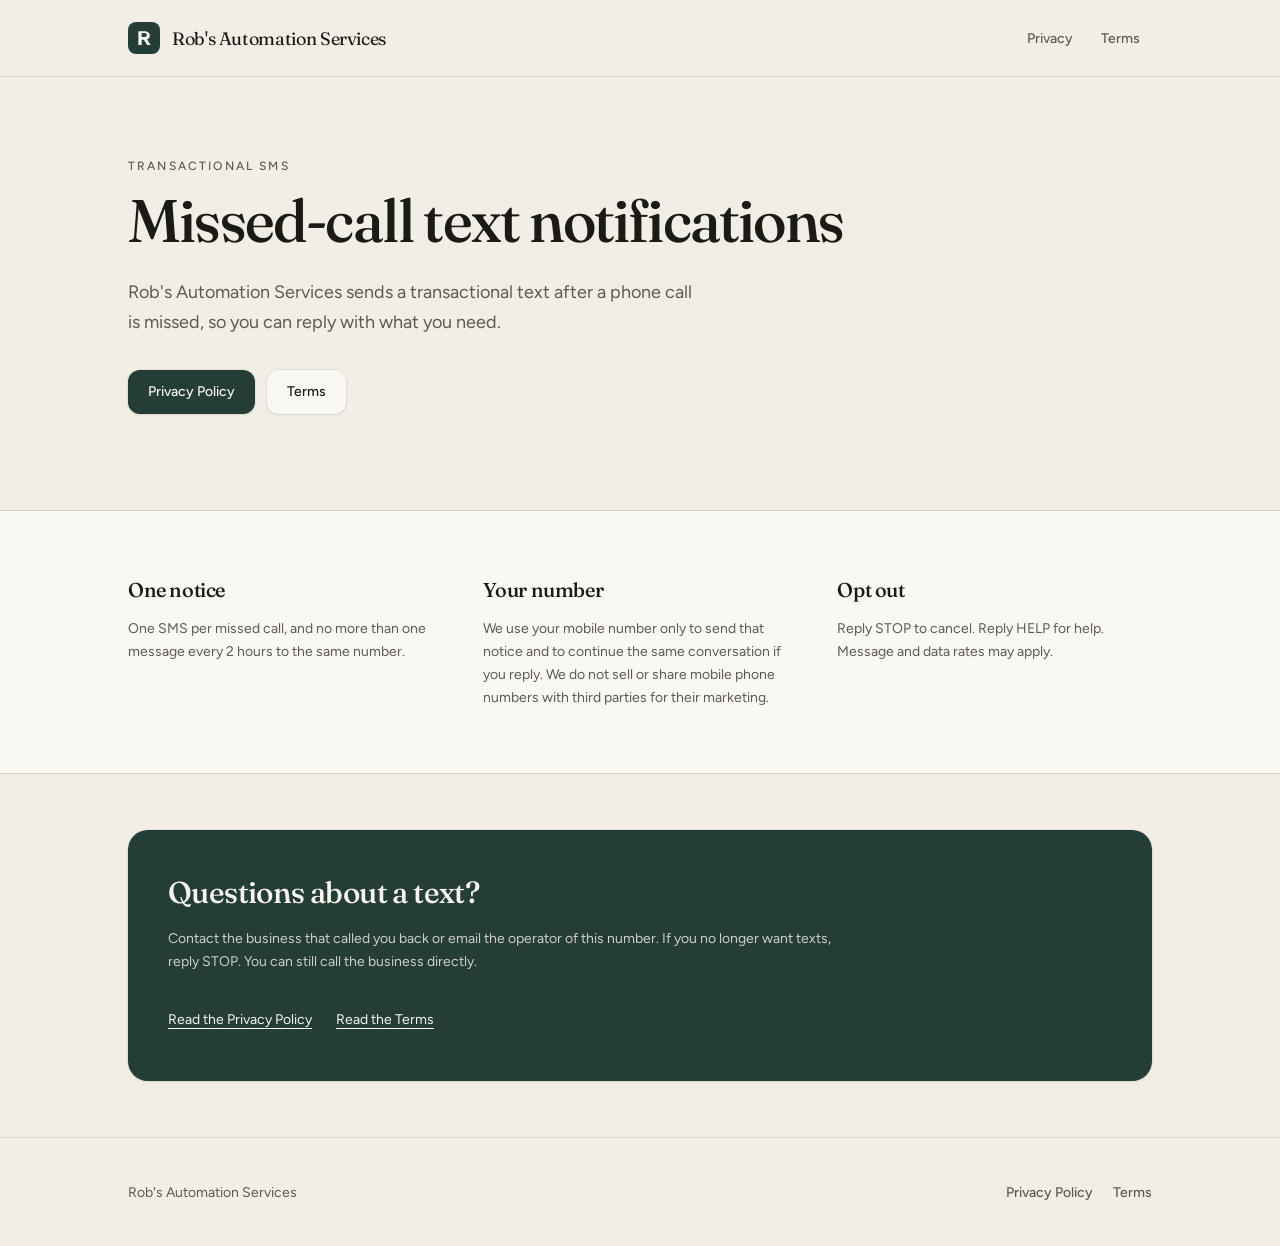
==== index.html @ 7b1ce0a4 "Publish Privacy Policy and Terms for Twilio A2P" ====
<!DOCTYPE html>
<html lang="en">
<head>
  <meta charset="utf-8" />
  <meta name="viewport" content="width=device-width, initial-scale=1" />
  <title>Rob's Automation Services</title>
  <meta name="description" content="Transactional missed-call text notifications. Privacy Policy and Terms for SMS notices. Reply STOP to cancel. Reply HELP for help." />
  <meta name="robots" content="index, follow" />
  <meta name="theme-color" content="#243d36" />
  <link rel="icon" type="image/svg+xml" href="favicon.svg" />
  <link rel="canonical" href="https://robfeb86.github.io/" />
  <link rel="preconnect" href="https://fonts.googleapis.com" />
  <link rel="preconnect" href="https://fonts.gstatic.com" crossorigin />
  <link rel="stylesheet" href="https://fonts.googleapis.com/css2?family=Figtree:wght@400;500;600&family=Fraunces:opsz,wght@9..144,500;9..144,600&display=swap" />
  <link rel="stylesheet" href="styles.css" />
</head>
<body>
  <header>
    <div class="wrap header-inner">
      <a class="brand" href="./">
        <svg viewBox="0 0 32 32" aria-hidden="true" focusable="false">
          <rect width="32" height="32" rx="8" fill="#243d36"/>
          <path d="M10.4 23V9.2h6.35c3.12 0 5.12 1.72 5.12 4.28 0 1.86-1.08 3.22-2.86 3.82L22.6 23h-3.42l-3.28-5.28h-2.3V23H10.4Zm3.2-8.08h2.86c1.5 0 2.42-.78 2.42-1.96s-.92-1.94-2.42-1.94H13.6v3.9Z" fill="#faf8f3"/>
        </svg>
        <span class="brand-name">Rob's Automation Services</span>
      </a>
      <nav aria-label="Primary">
        <a href="privacy/">Privacy</a>
        <a href="terms/">Terms</a>
      </nav>
    </div>
  </header>
  <main>
    <section class="wrap hero">
      <p class="kicker">Transactional SMS</p>
      <h1>Missed-call text notifications</h1>
      <p class="lede">Rob's Automation Services sends a transactional text after a phone call is missed, so you can reply with what you need.</p>
      <div class="actions">
        <a class="btn btn-primary" href="privacy/">Privacy Policy</a>
        <a class="btn btn-outline" href="terms/">Terms</a>
      </div>
    </section>
    <section class="facts" aria-label="Messaging disclosures">
      <div class="wrap facts-grid">
        <article>
          <h2>One notice</h2>
          <p>One SMS per missed call, and no more than one message every 2 hours to the same number.</p>
        </article>
        <article>
          <h2>Your number</h2>
          <p>We use your mobile number only to send that notice and to continue the same conversation if you reply. We do not sell or share mobile phone numbers with third parties for their marketing.</p>
        </article>
        <article>
          <h2>Opt out</h2>
          <p>Reply STOP to cancel. Reply HELP for help. Message and data rates may apply.</p>
        </article>
      </div>
    </section>
    <section class="wrap cta-wrap">
      <div class="cta">
        <h2>Questions about a text?</h2>
        <p>Contact the business that called you back or email the operator of this number. If you no longer want texts, reply STOP. You can still call the business directly.</p>
        <div class="cta-links">
          <a href="privacy/">Read the Privacy Policy</a>
          <a href="terms/">Read the Terms</a>
        </div>
      </div>
    </section>
  </main>
  <footer>
    <div class="wrap footer-inner">
      <p>Rob's Automation Services</p>
      <nav class="footer-nav" aria-label="Legal">
        <a href="privacy/">Privacy Policy</a>
        <a href="terms/">Terms</a>
      </nav>
    </div>
  </footer>
</body>
</html>
---- styles.css ----
:root {
  --bg: #f1eee6;
  --surface: #faf8f3;
  --fg: #1b1a17;
  --muted: #5e5a53;
  --subtle: #8a847a;
  --primary: #243d36;
  --primary-hover: #1c322c;
  --primary-fg: #f7f4ed;
  --border: #d9d2c4;
  --font-display: "Fraunces", "Iowan Old Style", Palatino, serif;
  --font-sans: "Figtree", "Segoe UI", system-ui, sans-serif;
  --shadow-border:
    0px 0px 0px 1px rgba(27, 26, 23, 0.06),
    0px 1px 2px -1px rgba(27, 26, 23, 0.06),
    0px 2px 4px 0px rgba(27, 26, 23, 0.04);
  --radius-sm: 8px;
  --radius-md: 12px;
  --radius-lg: 20px;
}
* { box-sizing: border-box; }
html { -webkit-font-smoothing: antialiased; -moz-osx-font-smoothing: grayscale; }
body { margin: 0; min-height: 100dvh; display: flex; flex-direction: column; background: var(--bg); color: var(--fg); font-family: var(--font-sans); line-height: 1.5; }
a { color: inherit; }
.wrap { width: 100%; max-width: 64rem; margin: 0 auto; padding: 0 1.25rem; }
@media (min-width: 640px) { .wrap { padding: 0 2rem; } }
header, footer { border-color: var(--border); border-style: solid; }
header { border-width: 0 0 1px; }
footer { border-width: 1px 0 0; margin-top: auto; }
.header-inner, .footer-inner { display: flex; align-items: center; justify-content: space-between; gap: 1rem; }
.header-inner { padding: 1rem 0; }
.footer-inner { padding: 2rem 0; flex-wrap: wrap; }
.brand { display: flex; align-items: center; gap: 0.75rem; text-decoration: none; min-height: 44px; color: var(--fg); }
.brand svg { width: 32px; height: 32px; display: block; }
.brand-name { font-family: var(--font-display); font-size: 1.125rem; letter-spacing: -0.02em; }
nav a { display: inline-flex; align-items: center; min-height: 44px; padding: 0 0.75rem; text-decoration: none; color: var(--muted); font-size: 0.875rem; font-weight: 500; }
nav a:hover { color: var(--fg); }
.footer-inner p { margin: 0; font-size: 0.875rem; color: var(--muted); }
.footer-nav { display: flex; flex-wrap: wrap; gap: 0 1.25rem; }
.footer-nav a { padding: 0; text-underline-offset: 4px; }
.footer-nav a:hover { text-decoration: underline; }
main { flex: 1; }
.hero { padding: 3rem 0 4rem; }
@media (min-width: 640px) { .hero { padding: 5rem 0 6rem; } }
.kicker { margin: 0; font-size: 0.75rem; font-weight: 500; letter-spacing: 0.18em; text-transform: uppercase; color: var(--muted); }
h1 { font-family: var(--font-display); font-weight: 500; letter-spacing: -0.03em; line-height: 1.12; text-wrap: balance; margin: 0.75rem 0 0; }
.hero h1 { max-width: 48rem; font-size: clamp(2.25rem, 1.4rem + 3vw, 3.75rem); }
.lede { max-width: 36rem; margin: 1.5rem 0 0; font-size: 1.125rem; line-height: 1.65; color: var(--muted); text-wrap: pretty; }
.actions { display: flex; flex-wrap: wrap; gap: 0.75rem; margin-top: 2rem; }
.btn { display: inline-flex; align-items: center; justify-content: center; min-height: 44px; padding: 0 1.25rem; border-radius: var(--radius-md); font-size: 0.875rem; font-weight: 500; text-decoration: none; box-shadow: var(--shadow-border); transition: background-color 150ms ease-out, transform 150ms ease-out; }
.btn:active { transform: scale(0.96); }
.btn-primary { background: var(--primary); color: var(--primary-fg); }
.btn-primary:hover { background: var(--primary-hover); }
.btn-outline { background: var(--surface); color: var(--fg); }
.btn-outline:hover { background: var(--bg); }
.facts { border-top: 1px solid var(--border); border-bottom: 1px solid var(--border); background: var(--surface); }
.facts-grid { display: grid; gap: 2rem; padding: 3rem 0; }
@media (min-width: 640px) { .facts-grid { grid-template-columns: repeat(3, 1fr); gap: 2.5rem; padding: 4rem 0; } }
.facts h2 { font-family: var(--font-display); font-size: 1.25rem; font-weight: 500; letter-spacing: -0.02em; margin: 0; }
.facts p { margin: 0.75rem 0 0; font-size: 0.875rem; line-height: 1.65; color: var(--muted); text-wrap: pretty; }
.cta-wrap { padding: 3.5rem 0; }
.cta { background: var(--primary); color: var(--primary-fg); border-radius: var(--radius-lg); padding: 2rem 1.5rem; box-shadow: var(--shadow-border); }
@media (min-width: 640px) { .cta { padding: 2.5rem; } }
.cta h2 { font-family: var(--font-display); font-size: clamp(1.5rem, 1.2rem + 1vw, 1.875rem); font-weight: 500; letter-spacing: -0.02em; margin: 0; }
.cta p { margin: 0.75rem 0 0; max-width: 42rem; font-size: 0.875rem; line-height: 1.65; color: color-mix(in oklab, var(--primary-fg) 80%, transparent); }
.cta-links { display: flex; flex-wrap: wrap; gap: 0.5rem 1.5rem; margin-top: 1.5rem; }
.cta-links a { display: inline-flex; align-items: center; min-height: 44px; color: var(--primary-fg); font-size: 0.875rem; text-underline-offset: 4px; }
.legal { max-width: 42rem; margin: 0 auto; padding: 3rem 1.25rem 4rem; }
@media (min-width: 640px) { .legal { padding: 4rem 2rem 5rem; } }
.legal h1 { font-size: clamp(1.875rem, 1.4rem + 1.5vw, 2.25rem); line-height: 1.2; }
.legal-body { margin-top: 2.5rem; display: grid; gap: 1.5rem; font-size: 1rem; line-height: 1.7; }
.legal-body p { margin: 0; text-wrap: pretty; }
.legal-also { margin-top: 3rem; font-size: 0.875rem; color: var(--muted); }
.legal-also a { color: var(--fg); font-weight: 500; text-underline-offset: 4px; }
@media (prefers-reduced-motion: reduce) { *, *::before, *::after { animation: none !important; transition: none !important; } }
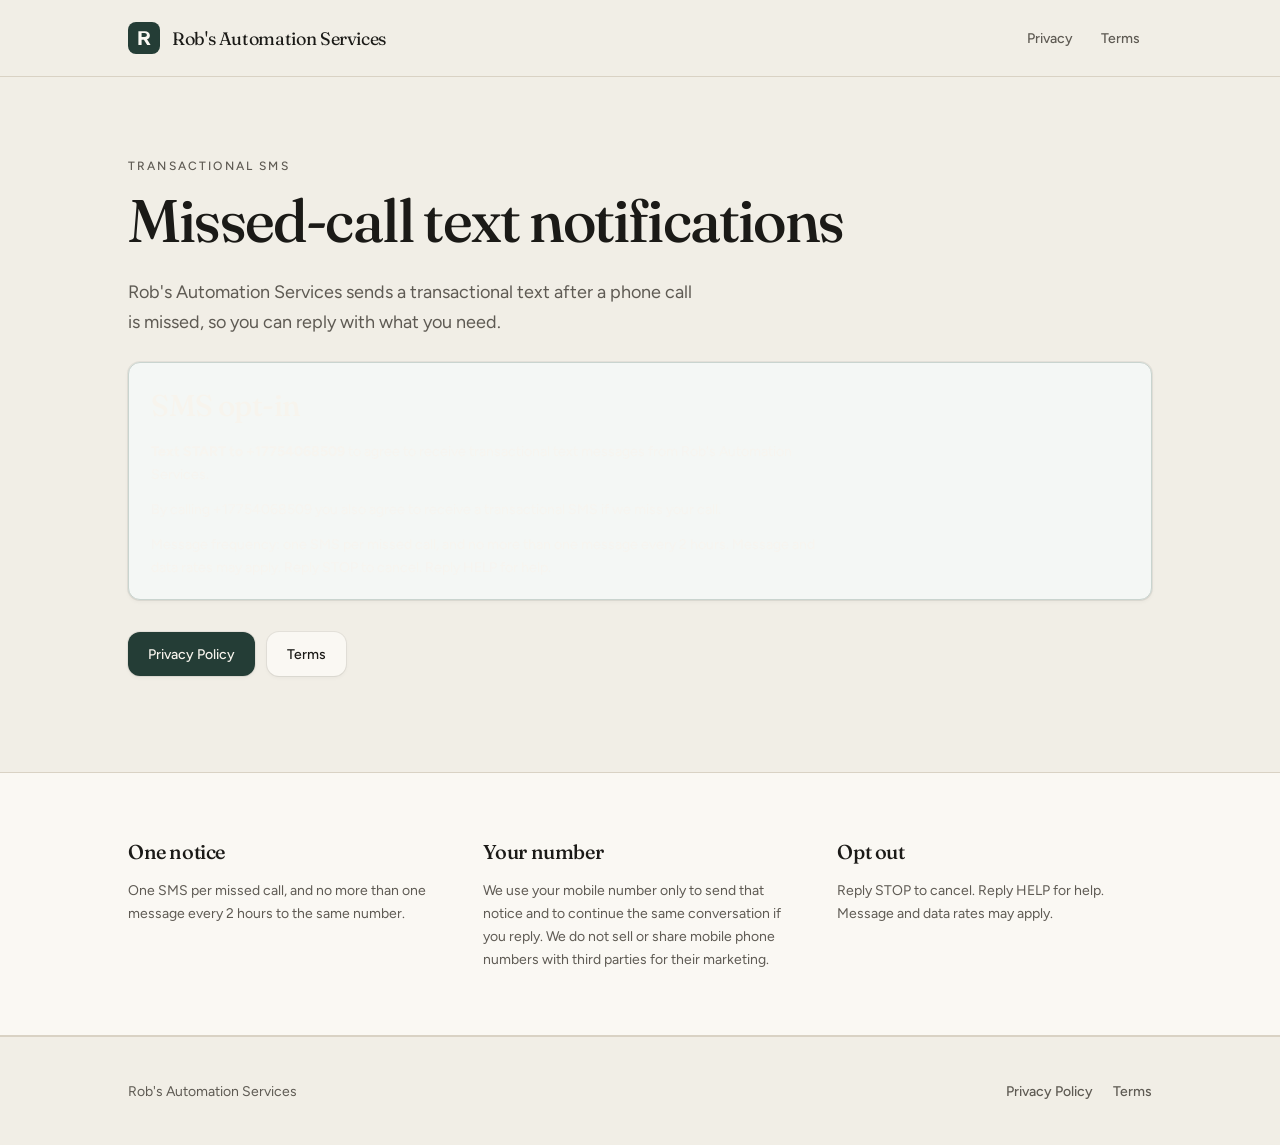
==== commit fd5aee57: "Add SMS opt-in CTA required for A2P campaign review" ====
--- a/index.html
+++ b/index.html
@@ -4,7 +4,7 @@
   <meta charset="utf-8" />
   <meta name="viewport" content="width=device-width, initial-scale=1" />
   <title>Rob's Automation Services</title>
-  <meta name="description" content="Transactional missed-call text notifications. Privacy Policy and Terms for SMS notices. Reply STOP to cancel. Reply HELP for help." />
+  <meta name="description" content="Transactional missed-call text notifications. Text START to +17754068509 to opt in. Reply STOP to cancel. Reply HELP for help." />
   <meta name="robots" content="index, follow" />
   <meta name="theme-color" content="#243d36" />
   <link rel="icon" type="image/svg+xml" href="favicon.svg" />
@@ -35,6 +35,12 @@
       <p class="kicker">Transactional SMS</p>
       <h1>Missed-call text notifications</h1>
       <p class="lede">Rob's Automation Services sends a transactional text after a phone call is missed, so you can reply with what you need.</p>
+      <div class="cta" style="margin-top:1.5rem;padding:1.25rem 1.4rem;border:1px solid #c9d4cf;border-radius:12px;background:#f4f7f5;">
+        <h2>SMS opt-in</h2>
+        <p><strong>Text START to +17754068509</strong> to agree to receive transactional text messages from Rob's Automation Services.</p>
+        <p>By calling +17754068509 you also agree to receive a transactional SMS if we miss your call.</p>
+        <p>Message frequency: one SMS per missed call, and no more than one message every 2 hours. Message and data rates may apply. Reply STOP to cancel. Reply HELP for help.</p>
+      </div>
       <div class="actions">
         <a class="btn btn-primary" href="privacy/">Privacy Policy</a>
         <a class="btn btn-outline" href="terms/">Terms</a>
@@ -56,16 +62,6 @@
         </article>
       </div>
     </section>
-    <section class="wrap cta-wrap">
-      <div class="cta">
-        <h2>Questions about a text?</h2>
-        <p>Contact the business that called you back or email the operator of this number. If you no longer want texts, reply STOP. You can still call the business directly.</p>
-        <div class="cta-links">
-          <a href="privacy/">Read the Privacy Policy</a>
-          <a href="terms/">Read the Terms</a>
-        </div>
-      </div>
-    </section>
   </main>
   <footer>
     <div class="wrap footer-inner">
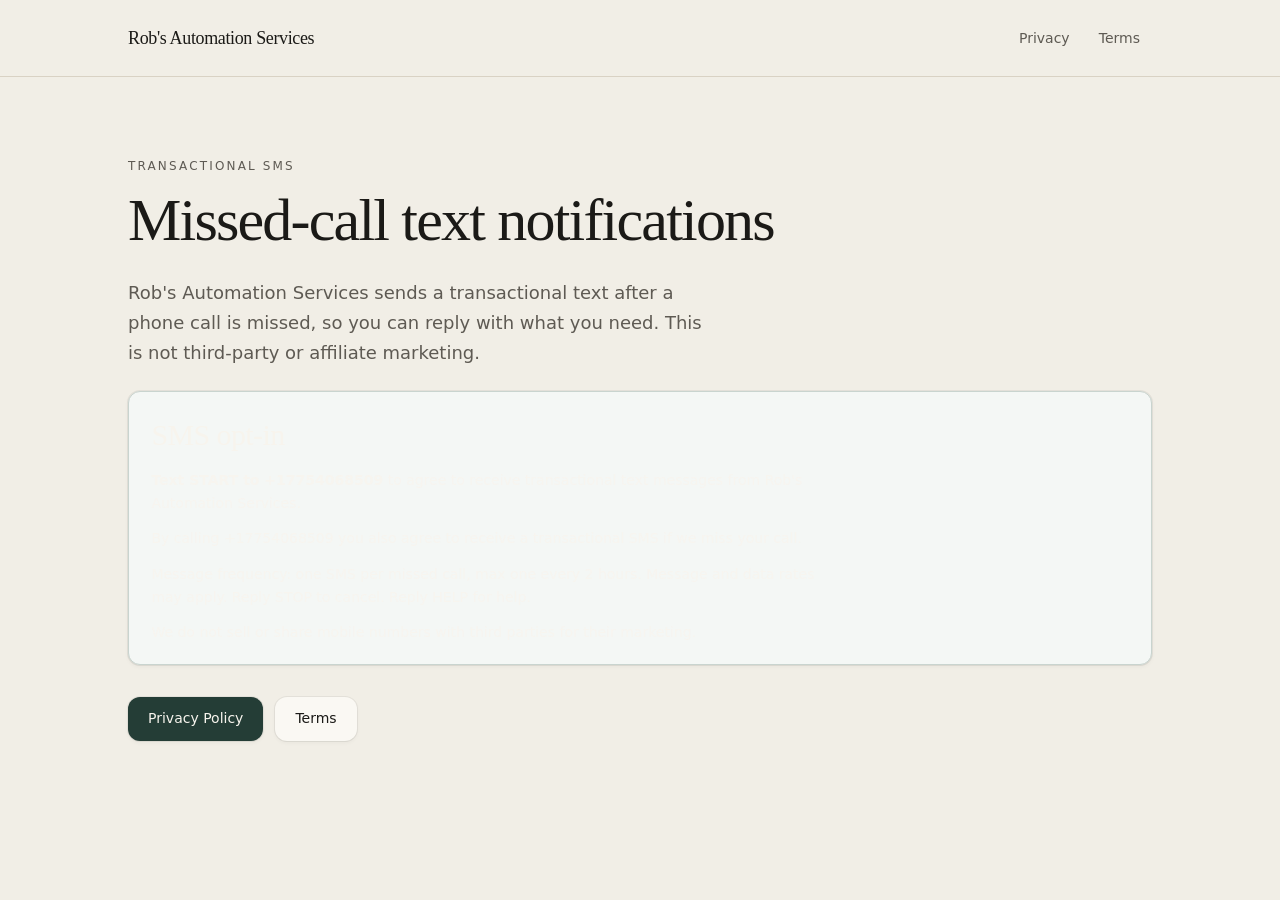
==== commit 9655708e: "Expand terms and privacy for A2P 30882 compliance" ====
--- a/index.html
+++ b/index.html
@@ -4,26 +4,14 @@
   <meta charset="utf-8" />
   <meta name="viewport" content="width=device-width, initial-scale=1" />
   <title>Rob's Automation Services</title>
-  <meta name="description" content="Transactional missed-call text notifications. Text START to +17754068509 to opt in. Reply STOP to cancel. Reply HELP for help." />
-  <meta name="robots" content="index, follow" />
-  <meta name="theme-color" content="#243d36" />
-  <link rel="icon" type="image/svg+xml" href="favicon.svg" />
+  <meta name="description" content="Transactional missed-call text notifications from Rob's Automation Services. Text START to +17754068509 to opt in." />
   <link rel="canonical" href="https://robfeb86.github.io/" />
-  <link rel="preconnect" href="https://fonts.googleapis.com" />
-  <link rel="preconnect" href="https://fonts.gstatic.com" crossorigin />
-  <link rel="stylesheet" href="https://fonts.googleapis.com/css2?family=Figtree:wght@400;500;600&family=Fraunces:opsz,wght@9..144,500;9..144,600&display=swap" />
   <link rel="stylesheet" href="styles.css" />
 </head>
 <body>
   <header>
     <div class="wrap header-inner">
-      <a class="brand" href="./">
-        <svg viewBox="0 0 32 32" aria-hidden="true" focusable="false">
-          <rect width="32" height="32" rx="8" fill="#243d36"/>
-          <path d="M10.4 23V9.2h6.35c3.12 0 5.12 1.72 5.12 4.28 0 1.86-1.08 3.22-2.86 3.82L22.6 23h-3.42l-3.28-5.28h-2.3V23H10.4Zm3.2-8.08h2.86c1.5 0 2.42-.78 2.42-1.96s-.92-1.94-2.42-1.94H13.6v3.9Z" fill="#faf8f3"/>
-        </svg>
-        <span class="brand-name">Rob's Automation Services</span>
-      </a>
+      <a class="brand" href="./"><span class="brand-name">Rob's Automation Services</span></a>
       <nav aria-label="Primary">
         <a href="privacy/">Privacy</a>
         <a href="terms/">Terms</a>
@@ -34,43 +22,19 @@
     <section class="wrap hero">
       <p class="kicker">Transactional SMS</p>
       <h1>Missed-call text notifications</h1>
-      <p class="lede">Rob's Automation Services sends a transactional text after a phone call is missed, so you can reply with what you need.</p>
+      <p class="lede">Rob's Automation Services sends a transactional text after a phone call is missed, so you can reply with what you need. This is not third-party or affiliate marketing.</p>
       <div class="cta" style="margin-top:1.5rem;padding:1.25rem 1.4rem;border:1px solid #c9d4cf;border-radius:12px;background:#f4f7f5;">
         <h2>SMS opt-in</h2>
         <p><strong>Text START to +17754068509</strong> to agree to receive transactional text messages from Rob's Automation Services.</p>
         <p>By calling +17754068509 you also agree to receive a transactional SMS if we miss your call.</p>
-        <p>Message frequency: one SMS per missed call, and no more than one message every 2 hours. Message and data rates may apply. Reply STOP to cancel. Reply HELP for help.</p>
+        <p>Message frequency: one SMS per missed call, max one every 2 hours. Message and data rates may apply. Reply STOP to cancel. Reply HELP for help.</p>
+        <p>We do not sell or share mobile numbers with third parties for their marketing.</p>
       </div>
       <div class="actions">
         <a class="btn btn-primary" href="privacy/">Privacy Policy</a>
         <a class="btn btn-outline" href="terms/">Terms</a>
       </div>
     </section>
-    <section class="facts" aria-label="Messaging disclosures">
-      <div class="wrap facts-grid">
-        <article>
-          <h2>One notice</h2>
-          <p>One SMS per missed call, and no more than one message every 2 hours to the same number.</p>
-        </article>
-        <article>
-          <h2>Your number</h2>
-          <p>We use your mobile number only to send that notice and to continue the same conversation if you reply. We do not sell or share mobile phone numbers with third parties for their marketing.</p>
-        </article>
-        <article>
-          <h2>Opt out</h2>
-          <p>Reply STOP to cancel. Reply HELP for help. Message and data rates may apply.</p>
-        </article>
-      </div>
-    </section>
   </main>
-  <footer>
-    <div class="wrap footer-inner">
-      <p>Rob's Automation Services</p>
-      <nav class="footer-nav" aria-label="Legal">
-        <a href="privacy/">Privacy Policy</a>
-        <a href="terms/">Terms</a>
-      </nav>
-    </div>
-  </footer>
 </body>
 </html>
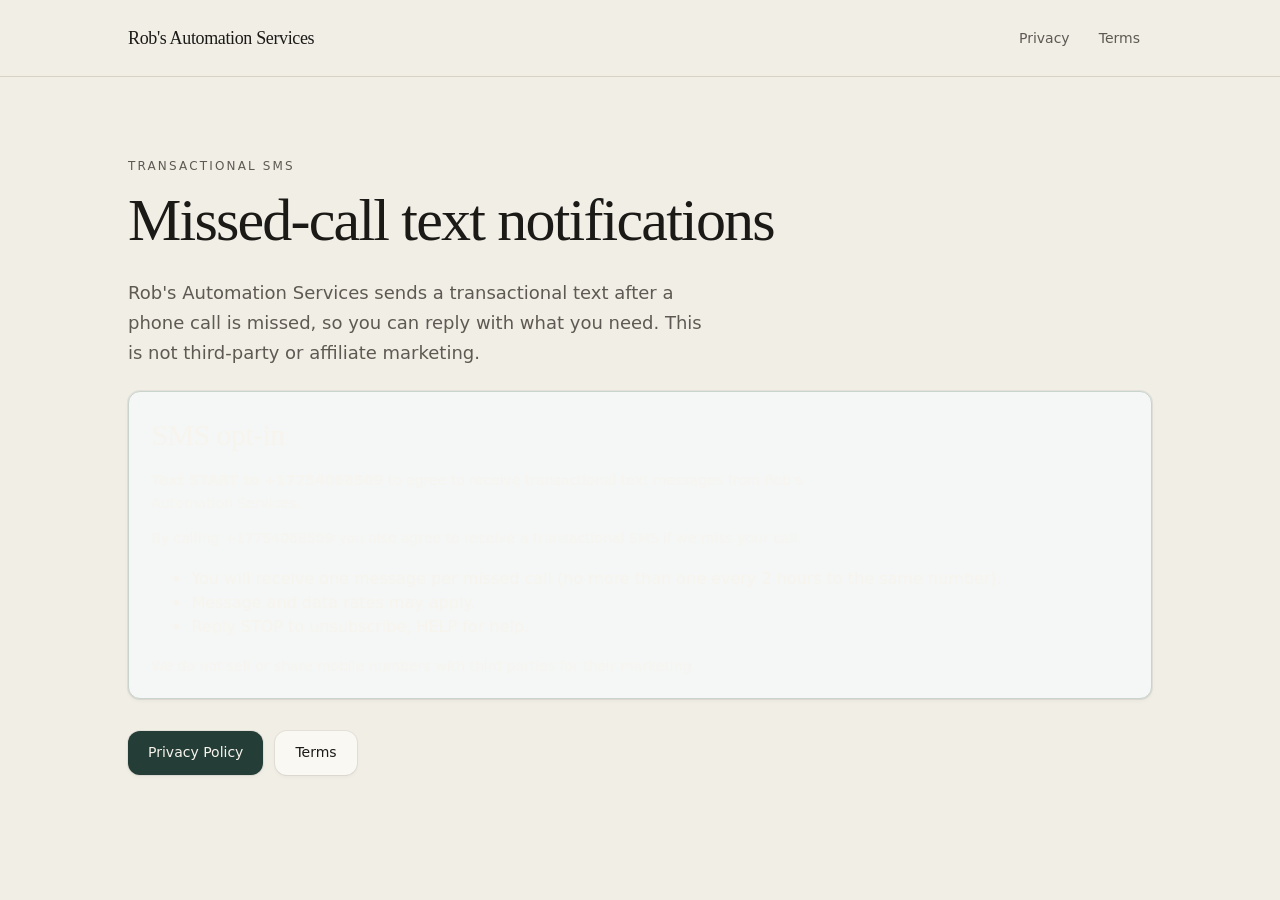
==== commit 03fe54cd: "A2P: put frequency, rates, and STOP/HELP on the SMS opt-in proof" ====
--- a/index.html
+++ b/index.html
@@ -27,7 +27,11 @@
         <h2>SMS opt-in</h2>
         <p><strong>Text START to +17754068509</strong> to agree to receive transactional text messages from Rob's Automation Services.</p>
         <p>By calling +17754068509 you also agree to receive a transactional SMS if we miss your call.</p>
-        <p>Message frequency: one SMS per missed call, max one every 2 hours. Message and data rates may apply. Reply STOP to cancel. Reply HELP for help.</p>
+        <ul>
+          <li>You will receive one message per missed call (no more than one every 2 hours to the same number).</li>
+          <li>Message and data rates may apply.</li>
+          <li>Reply STOP to unsubscribe, HELP for help.</li>
+        </ul>
         <p>We do not sell or share mobile numbers with third parties for their marketing.</p>
       </div>
       <div class="actions">
--- a/styles.css
+++ b/styles.css
@@ -68,8 +68,11 @@
 .legal { max-width: 42rem; margin: 0 auto; padding: 3rem 1.25rem 4rem; }
 @media (min-width: 640px) { .legal { padding: 4rem 2rem 5rem; } }
 .legal h1 { font-size: clamp(1.875rem, 1.4rem + 1.5vw, 2.25rem); line-height: 1.2; }
-.legal-body { margin-top: 2.5rem; display: grid; gap: 1.5rem; font-size: 1rem; line-height: 1.7; }
+.legal-body { margin-top: 2.5rem; display: flex; flex-direction: column; gap: 2rem; font-size: 1rem; line-height: 1.7; }
+.legal-section { display: grid; gap: 0.75rem; }
+.legal-body h2 { font-family: var(--font-display); font-size: 1.25rem; font-weight: 500; letter-spacing: -0.02em; margin: 0; }
 .legal-body p { margin: 0; text-wrap: pretty; }
+.legal-updated { margin: 0.75rem 0 0; font-size: 0.875rem; color: var(--muted); }
 .legal-also { margin-top: 3rem; font-size: 0.875rem; color: var(--muted); }
 .legal-also a { color: var(--fg); font-weight: 500; text-underline-offset: 4px; }
 @media (prefers-reduced-motion: reduce) { *, *::before, *::after { animation: none !important; transition: none !important; } }
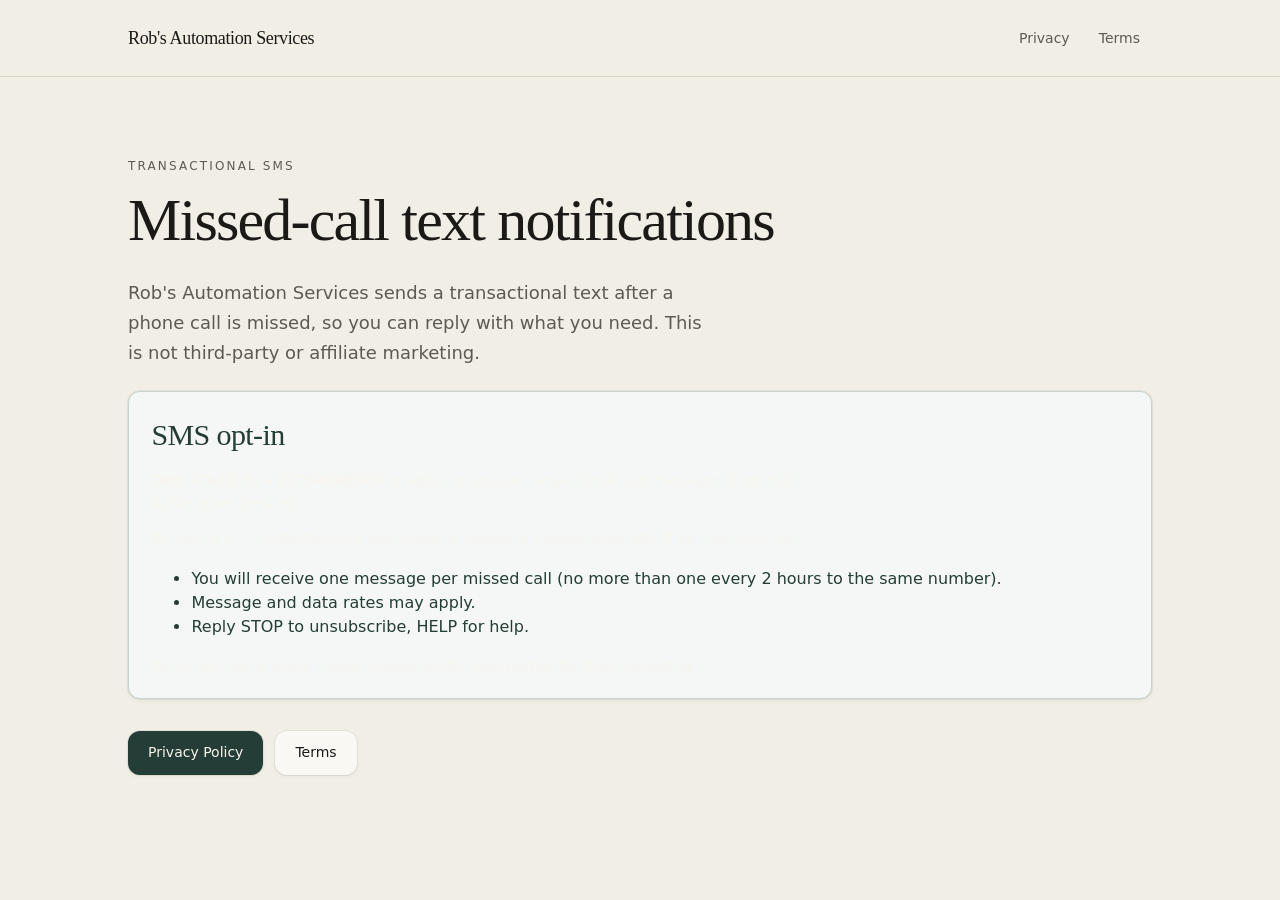
==== commit cc455b74: "A2P: make SMS opt-in box text legible on the proof page" ====
--- a/index.html
+++ b/index.html
@@ -23,7 +23,7 @@
       <p class="kicker">Transactional SMS</p>
       <h1>Missed-call text notifications</h1>
       <p class="lede">Rob's Automation Services sends a transactional text after a phone call is missed, so you can reply with what you need. This is not third-party or affiliate marketing.</p>
-      <div class="cta" style="margin-top:1.5rem;padding:1.25rem 1.4rem;border:1px solid #c9d4cf;border-radius:12px;background:#f4f7f5;">
+      <div class="cta" style="margin-top:1.5rem;padding:1.25rem 1.4rem;border:1px solid #c9d4cf;border-radius:12px;background:#f4f7f5;color:#243d36;">
         <h2>SMS opt-in</h2>
         <p><strong>Text START to +17754068509</strong> to agree to receive transactional text messages from Rob's Automation Services.</p>
         <p>By calling +17754068509 you also agree to receive a transactional SMS if we miss your call.</p>
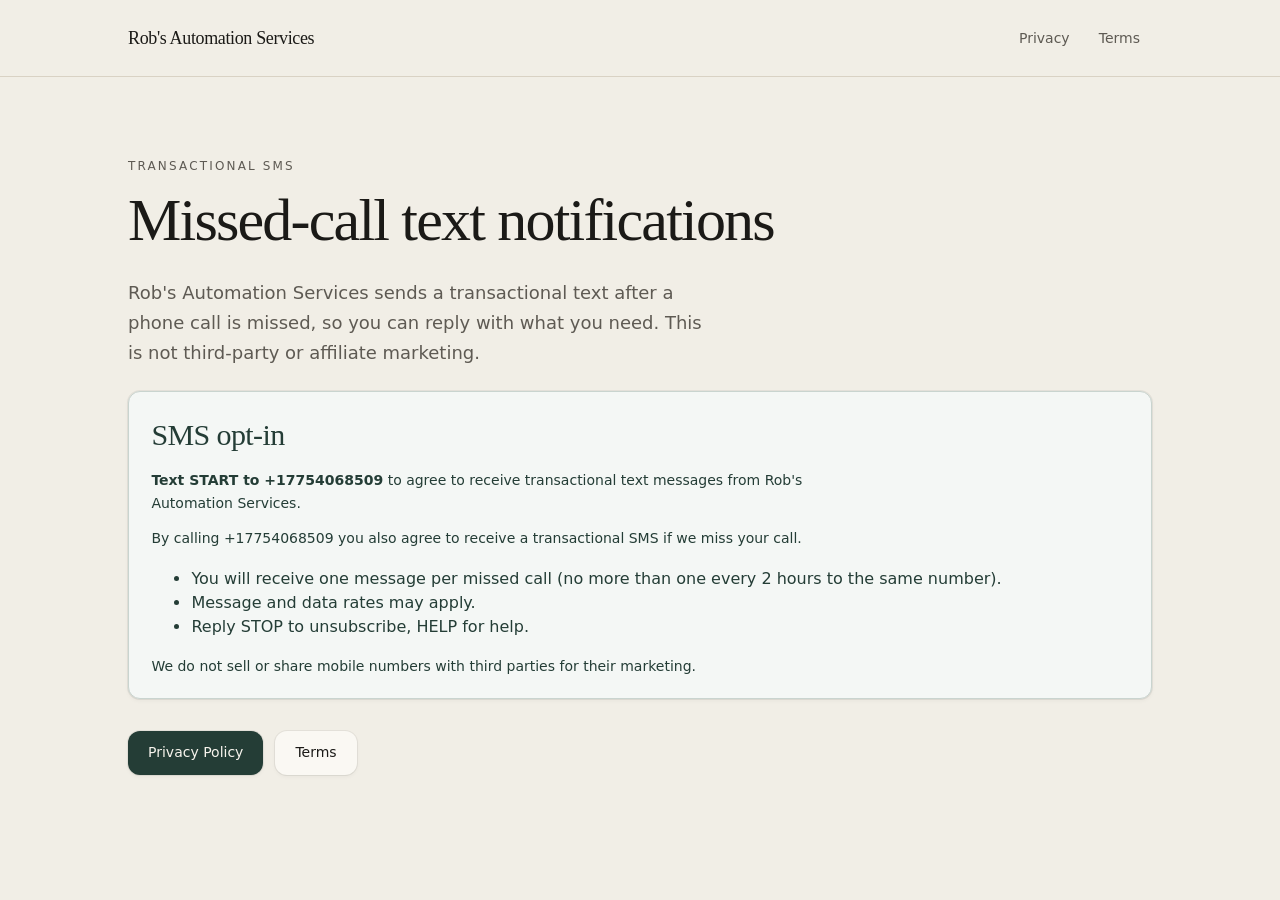
==== commit dafc8b31: "A2P: make SMS opt-in paragraphs legible on the proof page" ====
--- a/index.html
+++ b/index.html
@@ -25,14 +25,14 @@
       <p class="lede">Rob's Automation Services sends a transactional text after a phone call is missed, so you can reply with what you need. This is not third-party or affiliate marketing.</p>
       <div class="cta" style="margin-top:1.5rem;padding:1.25rem 1.4rem;border:1px solid #c9d4cf;border-radius:12px;background:#f4f7f5;color:#243d36;">
         <h2>SMS opt-in</h2>
-        <p><strong>Text START to +17754068509</strong> to agree to receive transactional text messages from Rob's Automation Services.</p>
-        <p>By calling +17754068509 you also agree to receive a transactional SMS if we miss your call.</p>
+        <p style="color:#243d36"><strong>Text START to +17754068509</strong> to agree to receive transactional text messages from Rob's Automation Services.</p>
+        <p style="color:#243d36">By calling +17754068509 you also agree to receive a transactional SMS if we miss your call.</p>
         <ul>
           <li>You will receive one message per missed call (no more than one every 2 hours to the same number).</li>
           <li>Message and data rates may apply.</li>
           <li>Reply STOP to unsubscribe, HELP for help.</li>
         </ul>
-        <p>We do not sell or share mobile numbers with third parties for their marketing.</p>
+        <p style="color:#243d36">We do not sell or share mobile numbers with third parties for their marketing.</p>
       </div>
       <div class="actions">
         <a class="btn btn-primary" href="privacy/">Privacy Policy</a>
